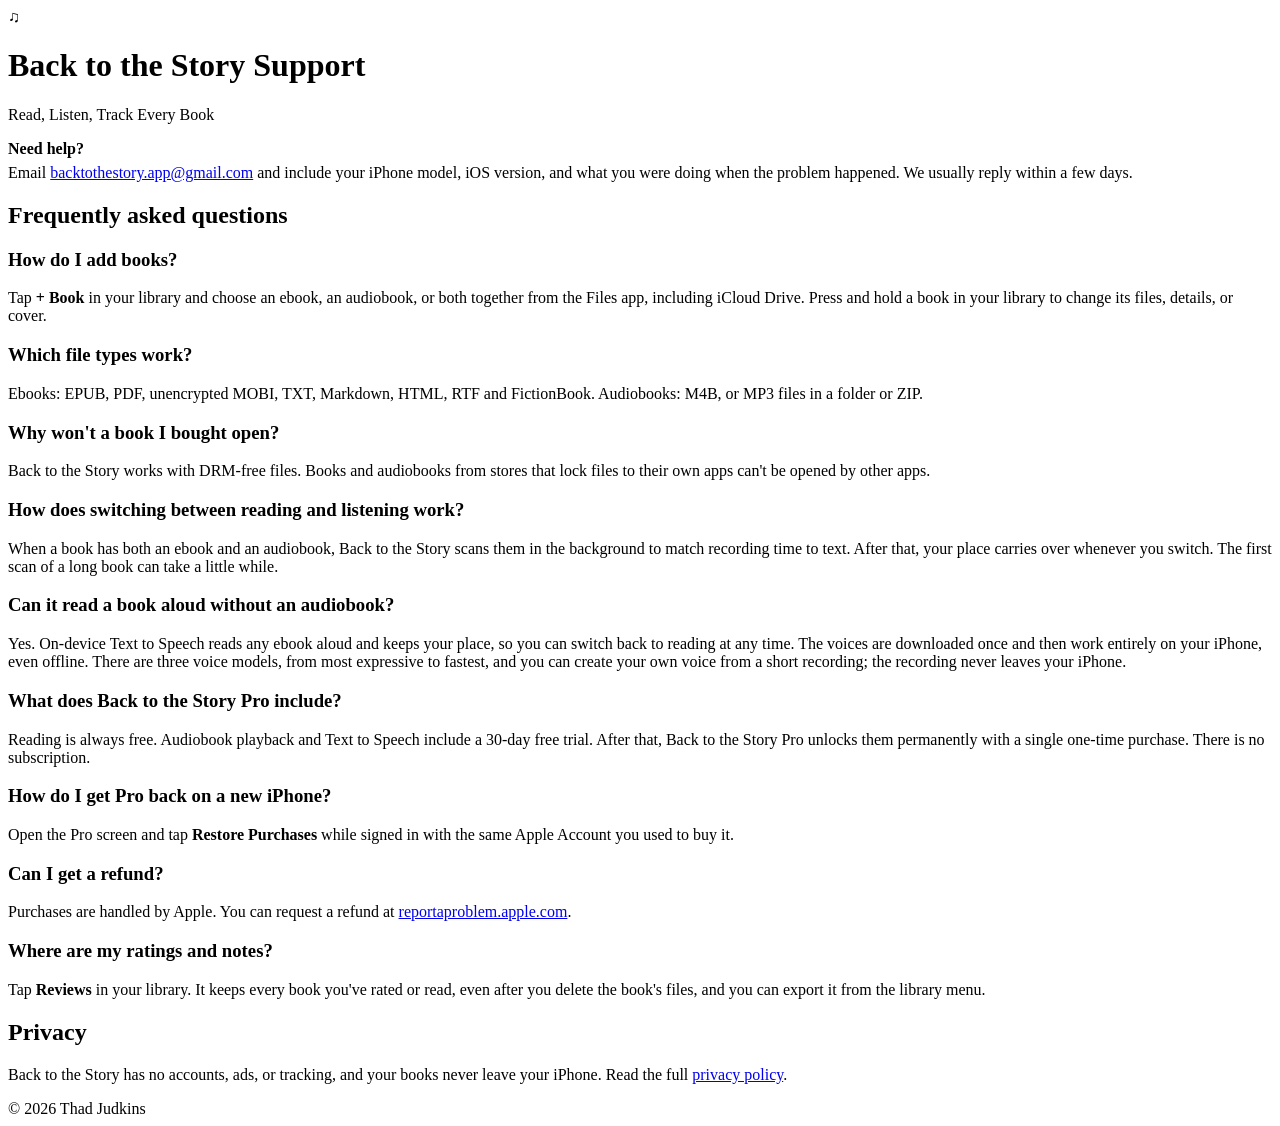
==== index.html @ 40831379 "Rename to Back to the Story; new support email, 30-day trial, voices and Reviews Co-Authored-By: Cla" ====
<!DOCTYPE html>
<html lang="en">
<head>
  <meta charset="utf-8">
  <meta name="viewport" content="width=device-width, initial-scale=1">
  <title>Back to the Story Support</title>
  <meta name="description" content="Help and contact information for Back to the Story, the iPhone app for reading, listening to and keeping track of your books.">
  <link rel="stylesheet" href="style.css">
</head>
<body>
<main>
  <header>
    <div class="badge" aria-hidden="true">&#9835;</div>
    <h1>Back to the Story Support</h1>
    <p class="sub">Read, Listen, Track Every Book</p>
  </header>

  <div class="card">
    <strong>Need help?</strong>
    <p style="margin:6px 0 0">Email <a href="mailto:backtothestory.app@gmail.com">backtothestory.app@gmail.com</a> and include your iPhone model, iOS version, and what you were doing when the problem happened. We usually reply within a few days.</p>
  </div>

  <h2>Frequently asked questions</h2>

  <h3>How do I add books?</h3>
  <p>Tap <strong>+ Book</strong> in your library and choose an ebook, an audiobook, or both together from the Files app, including iCloud Drive. Press and hold a book in your library to change its files, details, or cover.</p>

  <h3>Which file types work?</h3>
  <p>Ebooks: EPUB, PDF, unencrypted MOBI, TXT, Markdown, HTML, RTF and FictionBook. Audiobooks: M4B, or MP3 files in a folder or ZIP.</p>

  <h3>Why won't a book I bought open?</h3>
  <p>Back to the Story works with DRM-free files. Books and audiobooks from stores that lock files to their own apps can't be opened by other apps.</p>

  <h3>How does switching between reading and listening work?</h3>
  <p>When a book has both an ebook and an audiobook, Back to the Story scans them in the background to match recording time to text. After that, your place carries over whenever you switch. The first scan of a long book can take a little while.</p>

  <h3>Can it read a book aloud without an audiobook?</h3>
  <p>Yes. On-device Text to Speech reads any ebook aloud and keeps your place, so you can switch back to reading at any time. The voices are downloaded once and then work entirely on your iPhone, even offline. There are three voice models, from most expressive to fastest, and you can create your own voice from a short recording; the recording never leaves your iPhone.</p>

  <h3>What does Back to the Story Pro include?</h3>
  <p>Reading is always free. Audiobook playback and Text to Speech include a 30-day free trial. After that, Back to the Story Pro unlocks them permanently with a single one-time purchase. There is no subscription.</p>

  <h3>How do I get Pro back on a new iPhone?</h3>
  <p>Open the Pro screen and tap <strong>Restore Purchases</strong> while signed in with the same Apple Account you used to buy it.</p>

  <h3>Can I get a refund?</h3>
  <p>Purchases are handled by Apple. You can request a refund at <a href="https://reportaproblem.apple.com">reportaproblem.apple.com</a>.</p>

  <h3>Where are my ratings and notes?</h3>
  <p>Tap <strong>Reviews</strong> in your library. It keeps every book you've rated or read, even after you delete the book's files, and you can export it from the library menu.</p>

  <h2>Privacy</h2>
  <p>Back to the Story has no accounts, ads, or tracking, and your books never leave your iPhone. Read the full <a href="privacy.html">privacy policy</a>.</p>

  <footer>&copy; 2026 Thad Judkins</footer>
</main>
</body>
</html>
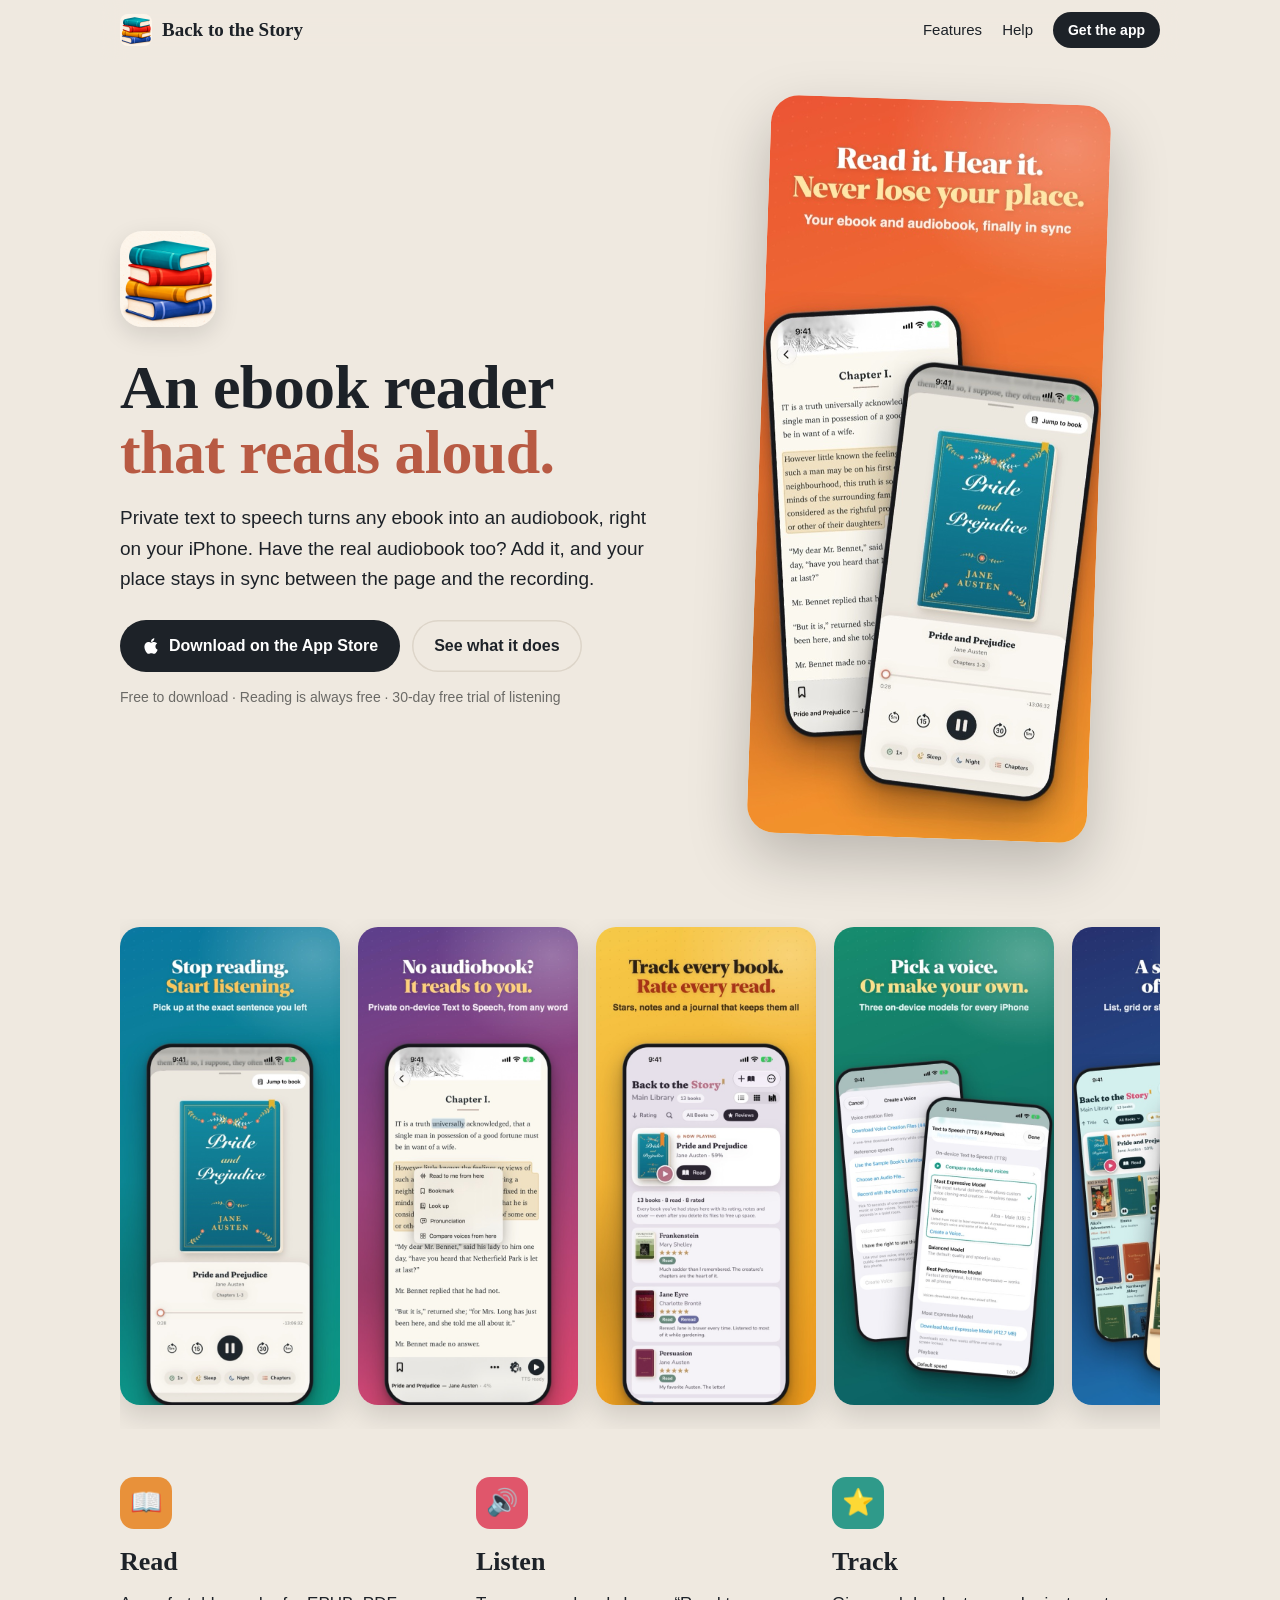
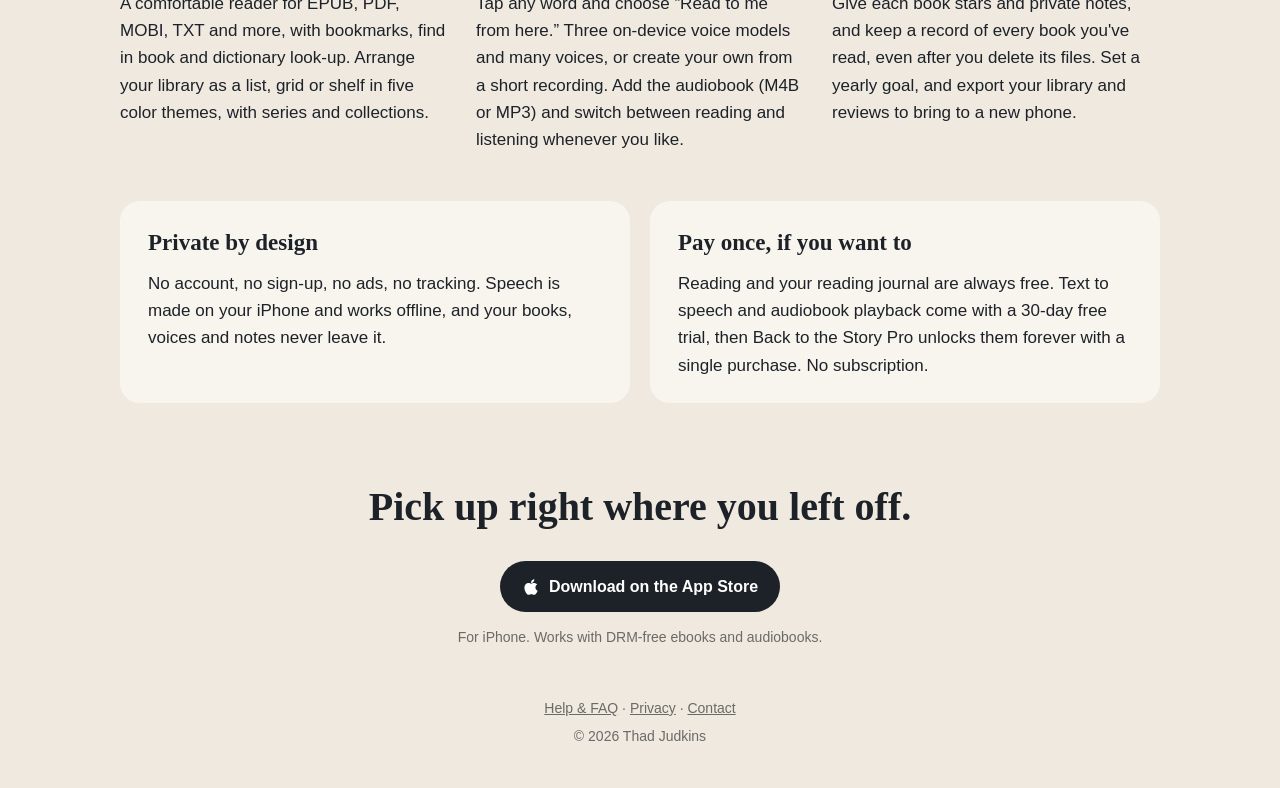
==== commit 697a3241: "Add a landing page; move help to help.html The home page now introduces the app with App Store scree" ====
--- a/index.html
+++ b/index.html
@@ -3,56 +3,98 @@
 <head>
   <meta charset="utf-8">
   <meta name="viewport" content="width=device-width, initial-scale=1">
-  <title>Back to the Story Support</title>
-  <meta name="description" content="Help and contact information for Back to the Story, the iPhone app for reading, listening to and keeping track of your books.">
+  <title>Back to the Story: an ebook reader that reads aloud</title>
+  <meta name="description" content="Back to the Story is an iPhone ebook reader with private, on-device text to speech. Add the audiobook and your place stays in sync between page and recording. No account, no subscription.">
+  <meta property="og:title" content="Back to the Story">
+  <meta property="og:description" content="An ebook reader that reads aloud, privately on your iPhone, and keeps your audiobook in sync.">
+  <meta property="og:image" content="https://backtothestory.com/img/02-hero.jpg">
+  <meta property="og:url" content="https://backtothestory.com/">
+  <meta name="apple-itunes-app" content="app-id=6811297859">
+  <link rel="icon" href="img/icon.png">
+  <link rel="apple-touch-icon" href="apple-touch-icon.png">
   <link rel="stylesheet" href="style.css">
 </head>
-<body>
-<main>
-  <header>
-    <div class="badge" aria-hidden="true">&#9835;</div>
-    <h1>Back to the Story Support</h1>
-    <p class="sub">Read, Listen, Track Every Book</p>
-  </header>
+<body class="home">
+<nav class="topnav">
+  <a class="brand" href="./"><img src="img/icon.png" alt="" width="32" height="32">Back to the Story</a>
+  <div class="links">
+    <a href="#features">Features</a>
+    <a href="help.html">Help</a>
+    <a class="btn btn-small" href="https://apps.apple.com/app/id6811297859">Get the app</a>
+  </div>
+</nav>
 
-  <div class="card">
-    <strong>Need help?</strong>
-    <p style="margin:6px 0 0">Email <a href="mailto:backtothestory.app@gmail.com">backtothestory.app@gmail.com</a> and include your iPhone model, iOS version, and what you were doing when the problem happened. We usually reply within a few days.</p>
+<section class="hero">
+  <div class="hero-text">
+    <img class="hero-icon" src="img/icon.png" alt="Back to the Story app icon" width="96" height="96">
+    <h1>An ebook reader<br><em>that reads aloud.</em></h1>
+    <p class="lede">Private text to speech turns any ebook into an audiobook, right on your iPhone. Have the real audiobook too? Add it, and your place stays in sync between the page and the recording.</p>
+    <div class="cta">
+      <a class="btn" href="https://apps.apple.com/app/id6811297859">
+        <svg viewBox="0 0 384 512" width="18" height="18" aria-hidden="true"><path fill="currentColor" d="M318.7 268.7c-.2-36.7 16.4-64.4 50-84.8-18.8-26.9-47.2-41.7-84.7-44.6-35.5-2.8-74.3 20.7-88.5 20.7-15 0-49.4-19.7-76.4-19.7C63.3 141.2 4 184.8 4 273.5q0 39.3 14.4 81.2c12.8 36.7 59 126.7 107.2 125.2 25.2-.6 43-17.9 75.8-17.9 31.8 0 48.3 17.9 76.4 17.9 48.6-.7 90.4-82.5 102.6-119.3-65.2-30.7-61.7-90-61.7-91.9zm-56.6-164.2c27.3-32.4 24.8-61.9 24-72.5-24.1 1.4-52 16.4-67.9 34.9-17.5 19.8-27.8 44.3-25.6 71.9 26.1 2 49.9-11.4 69.5-34.3z"/></svg>
+        Download on the App Store
+      </a>
+      <a class="btn btn-ghost" href="#features">See what it does</a>
+    </div>
+    <p class="fine">Free to download · Reading is always free · 30-day free trial of listening</p>
   </div>
+  <div class="hero-shot">
+    <img src="img/02-hero.jpg" alt="Read it. Hear it. Never lose your place. The reader and audiobook player showing Pride and Prejudice." width="600" height="1304">
+  </div>
+</section>
 
-  <h2>Frequently asked questions</h2>
+<section class="gallery" aria-label="Screenshots">
+  <div class="strip">
+    <img src="img/03-listen.jpg" alt="Stop reading, start listening: pick up at the exact sentence you left" loading="lazy" width="600" height="1304">
+    <img src="img/04-aloud.jpg" alt="No audiobook? It reads to you: private on-device text to speech from any word" loading="lazy" width="600" height="1304">
+    <img src="img/05-track.jpg" alt="Track every book, rate every read: stars, notes and a reading journal" loading="lazy" width="600" height="1304">
+    <img src="img/06-voices.jpg" alt="Pick a voice or make your own: three on-device voice models" loading="lazy" width="600" height="1304">
+    <img src="img/07-shelf.jpg" alt="A shelf full of stories: list, grid or shelf views in five color themes" loading="lazy" width="600" height="1304">
+    <img src="img/08-add.jpg" alt="Add a book in seconds: EPUB, PDF, MOBI, M4B, MP3 and more" loading="lazy" width="600" height="1304">
+  </div>
+</section>
 
-  <h3>How do I add books?</h3>
-  <p>Tap <strong>+ Book</strong> in your library and choose an ebook, an audiobook, or both together from the Files app, including iCloud Drive. Press and hold a book in your library to change its files, details, or cover.</p>
+<section id="features" class="features">
+  <div class="feature">
+    <div class="ficon" style="--c:#e8913a" aria-hidden="true">📖</div>
+    <h2>Read</h2>
+    <p>A comfortable reader for EPUB, PDF, MOBI, TXT and more, with bookmarks, find in book and dictionary look-up. Arrange your library as a list, grid or shelf in five color themes, with series and collections.</p>
+  </div>
+  <div class="feature">
+    <div class="ficon" style="--c:#e0566b" aria-hidden="true">🔊</div>
+    <h2>Listen</h2>
+    <p>Tap any word and choose “Read to me from here.” Three on-device voice models and many voices, or create your own from a short recording. Add the audiobook (M4B or MP3) and switch between reading and listening whenever you like.</p>
+  </div>
+  <div class="feature">
+    <div class="ficon" style="--c:#2f9a8a" aria-hidden="true">⭐</div>
+    <h2>Track</h2>
+    <p>Give each book stars and private notes, and keep a record of every book you've read, even after you delete its files. Set a yearly goal, and export your library and reviews to bring to a new phone.</p>
+  </div>
+</section>
 
-  <h3>Which file types work?</h3>
-  <p>Ebooks: EPUB, PDF, unencrypted MOBI, TXT, Markdown, HTML, RTF and FictionBook. Audiobooks: M4B, or MP3 files in a folder or ZIP.</p>
+<section class="promise">
+  <div class="promise-card">
+    <h2>Private by design</h2>
+    <p>No account, no sign-up, no ads, no tracking. Speech is made on your iPhone and works offline, and your books, voices and notes never leave it.</p>
+  </div>
+  <div class="promise-card">
+    <h2>Pay once, if you want to</h2>
+    <p>Reading and your reading journal are always free. Text to speech and audiobook playback come with a 30-day free trial, then Back to the Story Pro unlocks them forever with a single purchase. No subscription.</p>
+  </div>
+</section>
 
-  <h3>Why won't a book I bought open?</h3>
-  <p>Back to the Story works with DRM-free files. Books and audiobooks from stores that lock files to their own apps can't be opened by other apps.</p>
+<section class="closing">
+  <h2>Pick up right where you left off.</h2>
+  <a class="btn" href="https://apps.apple.com/app/id6811297859">
+    <svg viewBox="0 0 384 512" width="18" height="18" aria-hidden="true"><path fill="currentColor" d="M318.7 268.7c-.2-36.7 16.4-64.4 50-84.8-18.8-26.9-47.2-41.7-84.7-44.6-35.5-2.8-74.3 20.7-88.5 20.7-15 0-49.4-19.7-76.4-19.7C63.3 141.2 4 184.8 4 273.5q0 39.3 14.4 81.2c12.8 36.7 59 126.7 107.2 125.2 25.2-.6 43-17.9 75.8-17.9 31.8 0 48.3 17.9 76.4 17.9 48.6-.7 90.4-82.5 102.6-119.3-65.2-30.7-61.7-90-61.7-91.9zm-56.6-164.2c27.3-32.4 24.8-61.9 24-72.5-24.1 1.4-52 16.4-67.9 34.9-17.5 19.8-27.8 44.3-25.6 71.9 26.1 2 49.9-11.4 69.5-34.3z"/></svg>
+    Download on the App Store
+  </a>
+  <p class="fine">For iPhone. Works with DRM-free ebooks and audiobooks.</p>
+</section>
 
-  <h3>How does switching between reading and listening work?</h3>
-  <p>When a book has both an ebook and an audiobook, Back to the Story scans them in the background to match recording time to text. After that, your place carries over whenever you switch. The first scan of a long book can take a little while.</p>
-
-  <h3>Can it read a book aloud without an audiobook?</h3>
-  <p>Yes. On-device Text to Speech reads any ebook aloud and keeps your place, so you can switch back to reading at any time. The voices are downloaded once and then work entirely on your iPhone, even offline. There are three voice models, from most expressive to fastest, and you can create your own voice from a short recording; the recording never leaves your iPhone.</p>
-
-  <h3>What does Back to the Story Pro include?</h3>
-  <p>Reading is always free. Audiobook playback and Text to Speech include a 30-day free trial. After that, Back to the Story Pro unlocks them permanently with a single one-time purchase. There is no subscription.</p>
-
-  <h3>How do I get Pro back on a new iPhone?</h3>
-  <p>Open the Pro screen and tap <strong>Restore Purchases</strong> while signed in with the same Apple Account you used to buy it.</p>
-
-  <h3>Can I get a refund?</h3>
-  <p>Purchases are handled by Apple. You can request a refund at <a href="https://reportaproblem.apple.com">reportaproblem.apple.com</a>.</p>
-
-  <h3>Where are my ratings and notes?</h3>
-  <p>Tap <strong>Reviews</strong> in your library. It keeps every book you've rated or read, even after you delete the book's files, and you can export it from the library menu.</p>
-
-  <h2>Privacy</h2>
-  <p>Back to the Story has no accounts, ads, or tracking, and your books never leave your iPhone. Read the full <a href="privacy.html">privacy policy</a>.</p>
-
-  <footer>&copy; 2026 Thad Judkins</footer>
-</main>
+<footer>
+  <a href="help.html">Help &amp; FAQ</a> · <a href="privacy.html">Privacy</a> · <a href="mailto:backtothestory.app@gmail.com">Contact</a>
+  <div>&copy; 2026 Thad Judkins</div>
+</footer>
 </body>
 </html>
--- a/style.css
+++ b/style.css
@@ -0,0 +1,142 @@
+:root {
+  --bg: #efe9e0;
+  --text: #1d2228;
+  --muted: #6b6a66;
+  --accent: #d87a62;
+  --accent-ink: #b85a43;
+  --link: #0a6fd6;
+  --card: #f8f4ee;
+  --line: #ddd5c9;
+  --btn: #1d2228;
+  --btn-text: #fff;
+}
+@media (prefers-color-scheme: dark) {
+  :root {
+    --bg: #1b1c1e;
+    --text: #ece8e1;
+    --muted: #a39f98;
+    --accent-ink: #ee9a83;
+    --link: #5aa9ff;
+    --card: #25272a;
+    --line: #34363a;
+    --btn: #ece8e1;
+    --btn-text: #1b1c1e;
+  }
+}
+* { box-sizing: border-box; }
+html { scroll-behavior: smooth; }
+body {
+  margin: 0;
+  background: var(--bg);
+  color: var(--text);
+  font: 17px/1.6 -apple-system, BlinkMacSystemFont, "Segoe UI", Helvetica, Arial, sans-serif;
+}
+main { max-width: 680px; margin: 0 auto; padding: 40px 20px 64px; }
+header { text-align: center; margin-bottom: 32px; }
+h1 { font-family: Georgia, "Times New Roman", serif; font-size: 34px; line-height: 1.2; margin: 0 0 6px; }
+h2 { font-family: Georgia, "Times New Roman", serif; font-size: 23px; margin: 36px 0 10px; }
+h3 { font-size: 17px; margin: 22px 0 4px; }
+p, li { margin: 0 0 12px; }
+.sub { color: var(--muted); margin: 0; }
+.card { background: var(--card); border-radius: 16px; padding: 18px 22px; margin: 20px 0; }
+a { color: var(--link); }
+footer { color: var(--muted); font-size: 14px; text-align: center; margin: 48px 0 40px; }
+footer a { color: var(--muted); }
+footer div { margin-top: 6px; }
+
+/* Top bar, shared by every page */
+.topnav {
+  position: sticky; top: 0; z-index: 10;
+  display: flex; align-items: center; justify-content: space-between; gap: 16px;
+  max-width: 1080px; margin: 0 auto; padding: 12px 20px;
+  background: color-mix(in srgb, var(--bg) 88%, transparent);
+  backdrop-filter: blur(12px); -webkit-backdrop-filter: blur(12px);
+}
+.brand {
+  display: flex; align-items: center; gap: 10px;
+  color: var(--text); text-decoration: none;
+  font-family: Georgia, "Times New Roman", serif; font-weight: 700; font-size: 19px;
+}
+.brand img { border-radius: 8px; }
+.links { display: flex; align-items: center; gap: 20px; font-size: 15px; }
+.links a { color: var(--text); text-decoration: none; }
+.links a:hover { color: var(--accent-ink); }
+.links a[aria-current="page"] { color: var(--accent-ink); font-weight: 600; }
+
+/* Buttons */
+.btn {
+  display: inline-flex; align-items: center; gap: 9px;
+  background: var(--btn); color: var(--btn-text) !important;
+  padding: 13px 22px; border-radius: 999px;
+  font-weight: 600; font-size: 16px; text-decoration: none;
+  transition: transform .15s ease, opacity .15s ease;
+}
+.btn:hover { transform: translateY(-1px); opacity: .92; }
+.btn-small { padding: 7px 15px; font-size: 14px; }
+.btn-ghost { background: transparent; color: var(--text) !important; box-shadow: inset 0 0 0 1.5px var(--line); }
+
+/* Home page */
+.home section { max-width: 1080px; margin: 0 auto; padding: 0 20px; }
+.hero {
+  display: grid; grid-template-columns: 1.15fr 1fr; gap: 48px; align-items: center;
+  padding-top: 40px !important; padding-bottom: 24px !important;
+}
+.hero-icon { border-radius: 22px; box-shadow: 0 8px 24px rgba(0,0,0,.12); margin-bottom: 20px; }
+.hero h1 { font-size: clamp(40px, 5.4vw, 62px); line-height: 1.05; margin: 0 0 18px; letter-spacing: -0.01em; }
+.hero h1 em { font-style: normal; color: var(--accent-ink); }
+.lede { font-size: 19px; color: var(--text); max-width: 34em; margin-bottom: 26px; }
+.cta { display: flex; flex-wrap: wrap; gap: 12px; margin-bottom: 14px; }
+.fine { color: var(--muted); font-size: 14px; margin: 0; }
+.hero-shot { display: flex; justify-content: center; }
+.hero-shot img {
+  width: 100%; max-width: 340px; height: auto;
+  border-radius: 28px; box-shadow: 0 24px 60px rgba(0,0,0,.22);
+  transform: rotate(2deg);
+}
+
+.gallery { padding-top: 56px !important; }
+.strip {
+  display: flex; gap: 18px; overflow-x: auto; scroll-snap-type: x mandatory;
+  padding: 8px 4px 24px; scrollbar-width: thin;
+}
+.strip img {
+  flex: 0 0 auto; width: 220px; height: auto; border-radius: 20px;
+  scroll-snap-align: start; box-shadow: 0 10px 28px rgba(0,0,0,.14);
+}
+
+.features {
+  display: grid; grid-template-columns: repeat(3, 1fr); gap: 28px;
+  padding-top: 48px !important; scroll-margin-top: 70px;
+}
+.feature h2 { margin: 12px 0 8px; font-size: 26px; }
+.feature p { color: var(--text); }
+.ficon {
+  width: 52px; height: 52px; border-radius: 14px;
+  background: var(--c); display: flex; align-items: center; justify-content: center;
+  font-size: 26px;
+}
+
+.promise { display: grid; grid-template-columns: 1fr 1fr; gap: 20px; padding-top: 36px !important; }
+.promise-card { background: var(--card); border-radius: 20px; padding: 24px 28px; }
+.promise-card h2 { margin: 0 0 8px; }
+.promise-card p { margin: 0; }
+
+.closing { text-align: center; padding-top: 72px !important; }
+.closing h2 { font-size: clamp(28px, 3.6vw, 40px); margin: 0 0 22px; }
+.closing .fine { margin-top: 14px; }
+
+@media (max-width: 820px) {
+  .hero { grid-template-columns: 1fr; gap: 36px; text-align: center; padding-top: 24px !important; }
+  .hero-icon { margin: 0 auto 18px; display: block; }
+  .lede { margin-left: auto; margin-right: auto; }
+  .cta { justify-content: center; }
+  .hero-shot img { max-width: 280px; transform: none; }
+  .features, .promise { grid-template-columns: 1fr; }
+  .strip img { width: 180px; }
+}
+@media (max-width: 520px) {
+  .links { gap: 14px; }
+  .links a:not(.btn) { font-size: 14px; }
+  .brand span, .brand { font-size: 0; }
+  .brand img { width: 36px; height: 36px; }
+}
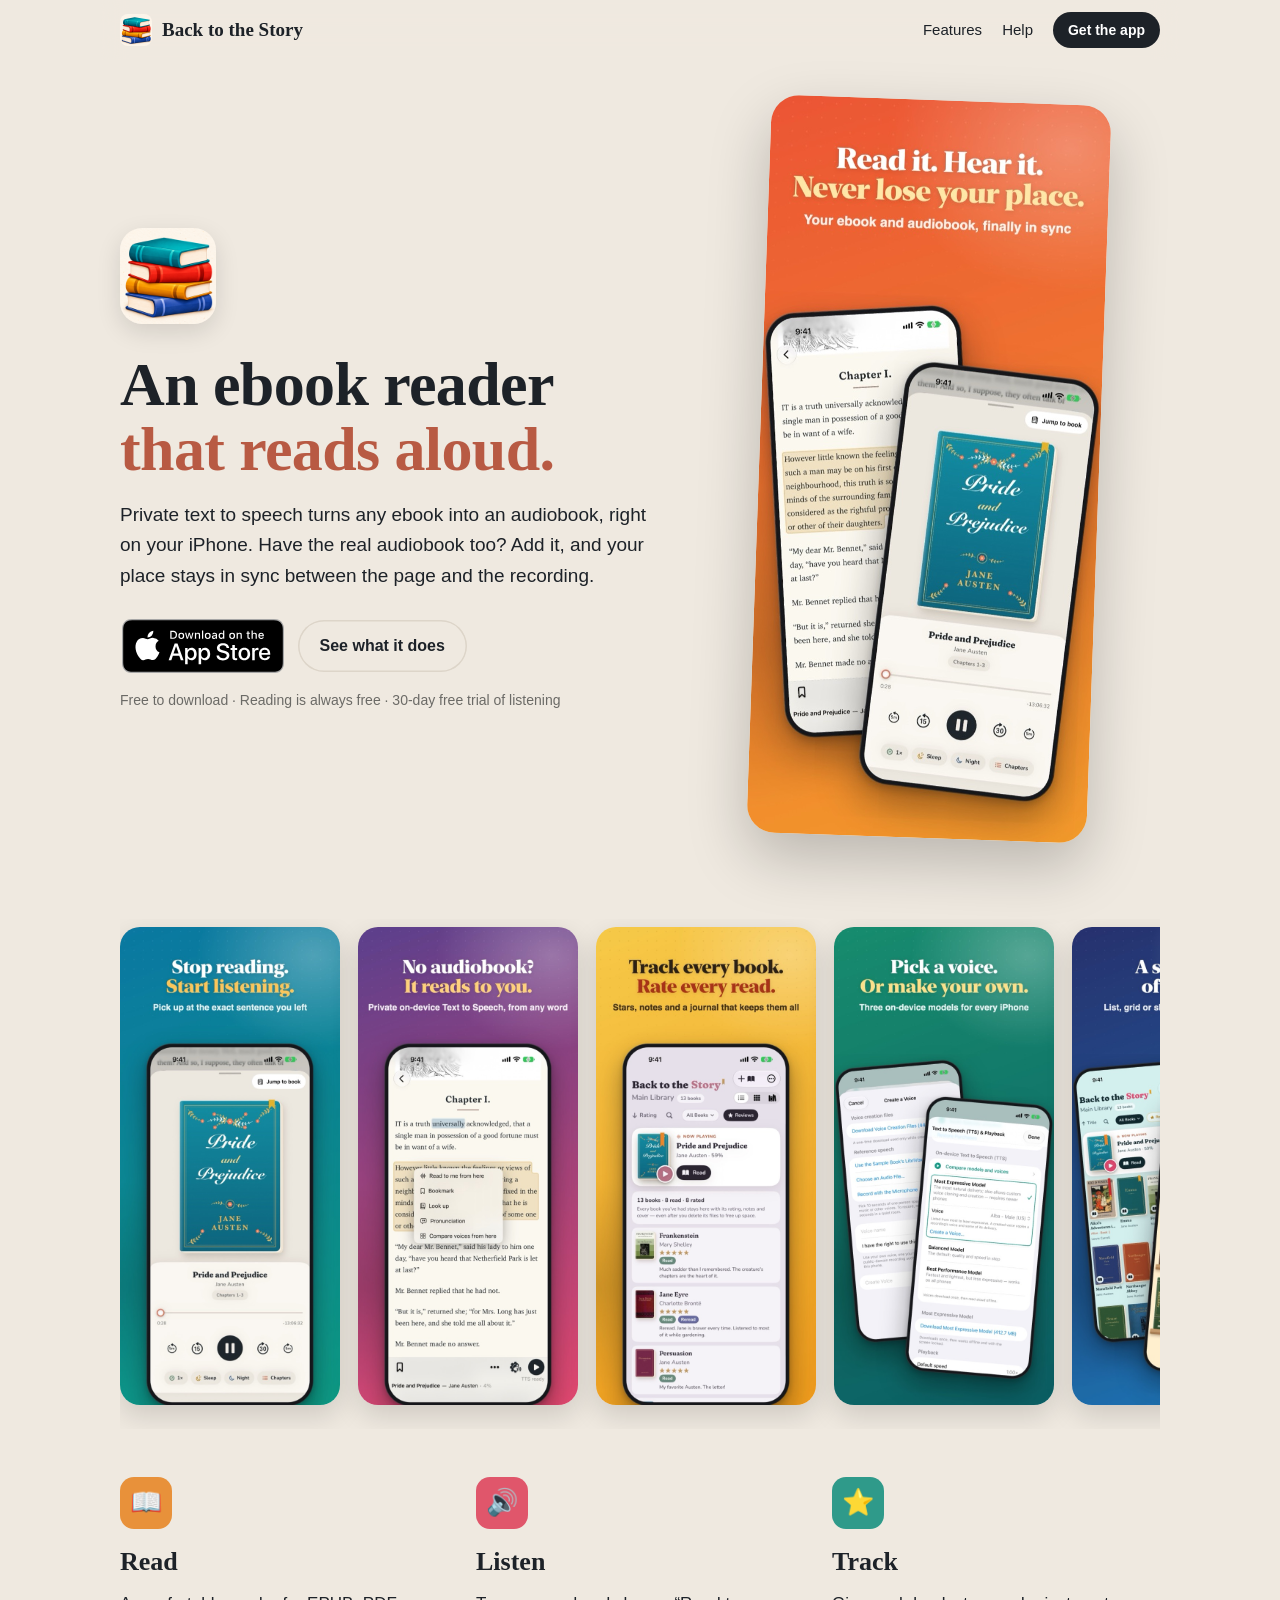
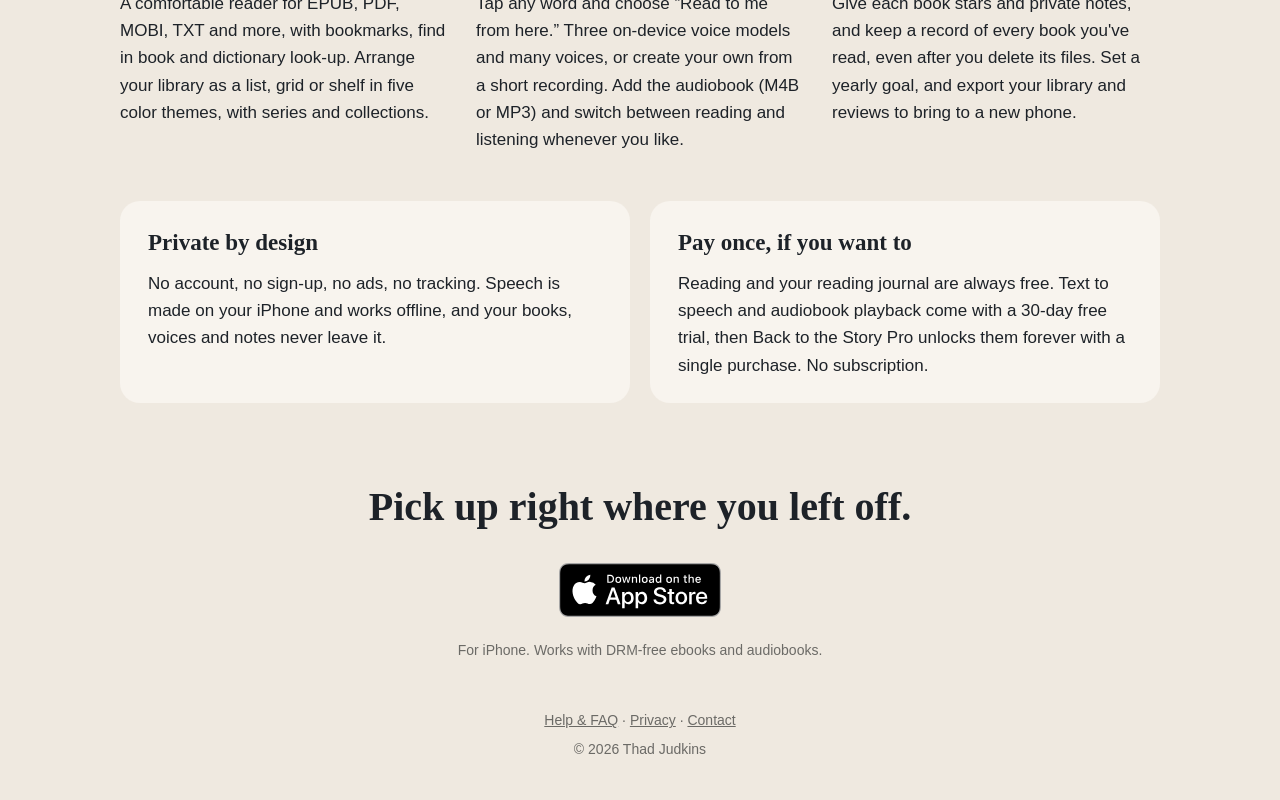
==== commit e73d0a0e: "Use Apple's official App Store badge Black on light backgrounds, white in dark mode, from Apple's ma" ====
--- a/index.html
+++ b/index.html
@@ -30,9 +30,11 @@
     <h1>An ebook reader<br><em>that reads aloud.</em></h1>
     <p class="lede">Private text to speech turns any ebook into an audiobook, right on your iPhone. Have the real audiobook too? Add it, and your place stays in sync between the page and the recording.</p>
     <div class="cta">
-      <a class="btn" href="https://apps.apple.com/app/id6811297859">
-        <svg viewBox="0 0 384 512" width="18" height="18" aria-hidden="true"><path fill="currentColor" d="M318.7 268.7c-.2-36.7 16.4-64.4 50-84.8-18.8-26.9-47.2-41.7-84.7-44.6-35.5-2.8-74.3 20.7-88.5 20.7-15 0-49.4-19.7-76.4-19.7C63.3 141.2 4 184.8 4 273.5q0 39.3 14.4 81.2c12.8 36.7 59 126.7 107.2 125.2 25.2-.6 43-17.9 75.8-17.9 31.8 0 48.3 17.9 76.4 17.9 48.6-.7 90.4-82.5 102.6-119.3-65.2-30.7-61.7-90-61.7-91.9zm-56.6-164.2c27.3-32.4 24.8-61.9 24-72.5-24.1 1.4-52 16.4-67.9 34.9-17.5 19.8-27.8 44.3-25.6 71.9 26.1 2 49.9-11.4 69.5-34.3z"/></svg>
-        Download on the App Store
+      <a class="store-badge" href="https://apps.apple.com/app/id6811297859">
+        <picture>
+          <source media="(prefers-color-scheme: dark)" srcset="img/app-store-badge-white.svg">
+          <img src="img/app-store-badge-black.svg" alt="Download on the App Store" width="162" height="54">
+        </picture>
       </a>
       <a class="btn btn-ghost" href="#features">See what it does</a>
     </div>
@@ -85,10 +87,12 @@
 
 <section class="closing">
   <h2>Pick up right where you left off.</h2>
-  <a class="btn" href="https://apps.apple.com/app/id6811297859">
-    <svg viewBox="0 0 384 512" width="18" height="18" aria-hidden="true"><path fill="currentColor" d="M318.7 268.7c-.2-36.7 16.4-64.4 50-84.8-18.8-26.9-47.2-41.7-84.7-44.6-35.5-2.8-74.3 20.7-88.5 20.7-15 0-49.4-19.7-76.4-19.7C63.3 141.2 4 184.8 4 273.5q0 39.3 14.4 81.2c12.8 36.7 59 126.7 107.2 125.2 25.2-.6 43-17.9 75.8-17.9 31.8 0 48.3 17.9 76.4 17.9 48.6-.7 90.4-82.5 102.6-119.3-65.2-30.7-61.7-90-61.7-91.9zm-56.6-164.2c27.3-32.4 24.8-61.9 24-72.5-24.1 1.4-52 16.4-67.9 34.9-17.5 19.8-27.8 44.3-25.6 71.9 26.1 2 49.9-11.4 69.5-34.3z"/></svg>
-    Download on the App Store
-  </a>
+  <a class="store-badge" href="https://apps.apple.com/app/id6811297859">
+        <picture>
+          <source media="(prefers-color-scheme: dark)" srcset="img/app-store-badge-white.svg">
+          <img src="img/app-store-badge-black.svg" alt="Download on the App Store" width="162" height="54">
+        </picture>
+      </a>
   <p class="fine">For iPhone. Works with DRM-free ebooks and audiobooks.</p>
 </section>
 
--- a/style.css
+++ b/style.css
@@ -140,3 +140,9 @@
   .brand span, .brand { font-size: 0; }
   .brand img { width: 36px; height: 36px; }
 }
+
+/* Apple's official badge: keep at least 40px tall and leave clear space */
+.store-badge { display: inline-flex; align-items: center; padding: 2px; transition: transform .15s ease; }
+.store-badge:hover { transform: translateY(-1px); }
+.store-badge img { display: block; height: 54px; width: auto; }
+.cta { align-items: center; }
